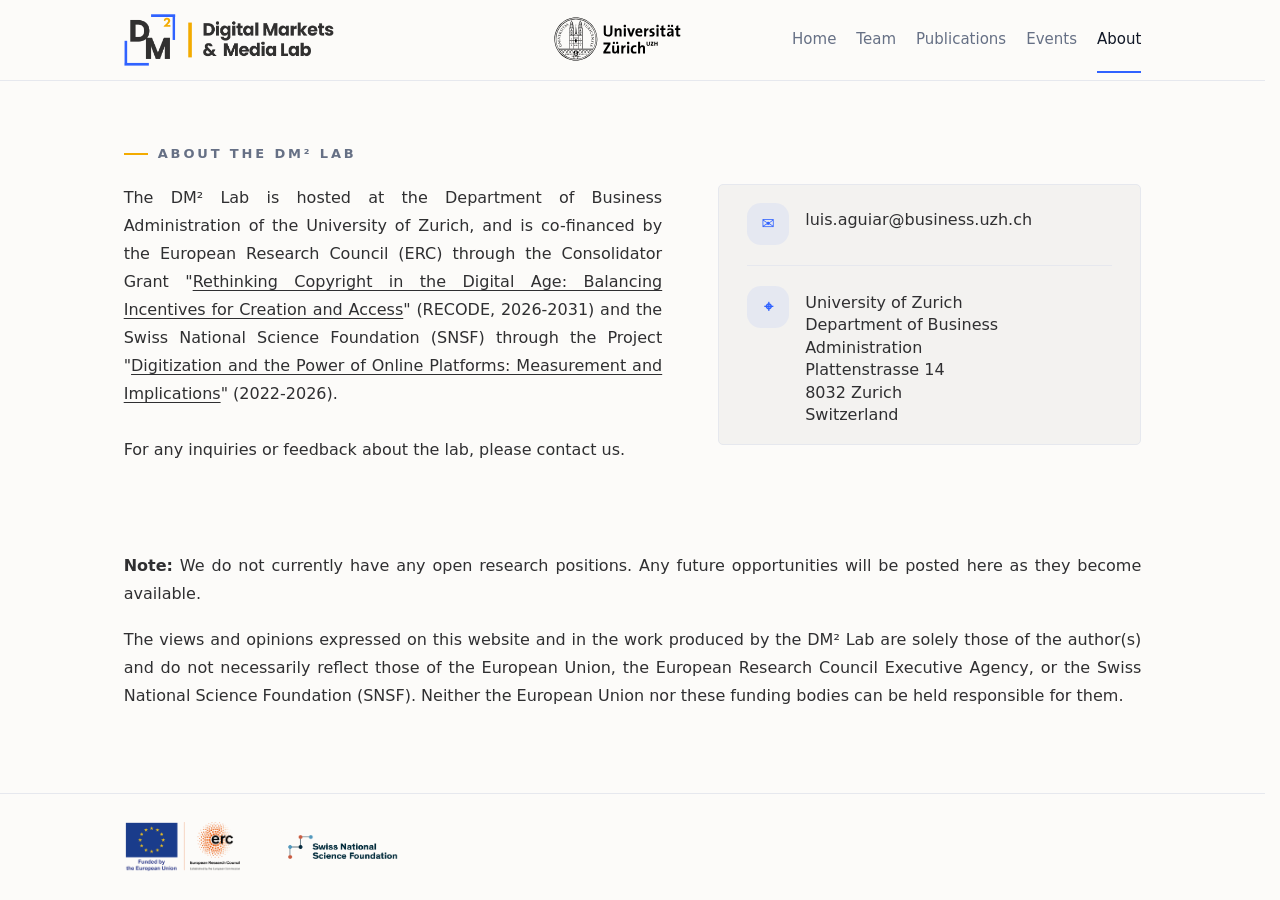
==== about.html @ 7b52e200 "various changes" ====
<!doctype html>
<html lang="en">
<head>
  <meta charset="utf-8">
  <meta name="viewport" content="width=device-width, initial-scale=1">
  <title>About | Digital Markets & Media Lab</title>
  <meta name="description" content="About the Digital Markets & Media Lab at the University of Zurich and its funding institutions.">
  <link rel="icon" type="image/png" href="assets/DM2_logo.png?v=4"> 
  <link rel="stylesheet" href="style.css?v=10">
</head>
<body class="about-page">
  <header class="site-header">
    <div class="nav-wrap">
      <div class="header-logos"><a href="index.html" aria-label="Digital Markets and Media Lab home"><img class="logo-full" src="assets/dm2-logo-full.png" alt="Digital Markets & Media Lab logo"></a><img class="header-uzh-logo" src="assets/uzh-logo.svg" alt="University of Zurich"></div>
      <nav class="nav" aria-label="Main navigation"><a href="index.html">Home</a><a href="team.html">Team</a><a href="publications.html">Publications</a><!-- <a href="news.html">News</a> --><a href="events.html">Events</a><a class="active" href="about.html">About</a></nav>
    </div>
  </header>

  <main>
    <section class="page-title">
      <div class="container">
        <div class="eyebrow">About the DM² Lab</div>
      </div>
    </section>

    <section class="section about-section">
      <div class="container">
        <div class="about-intro-grid">
          <p class="lead">The DM² Lab is hosted at the Department of Business Administration of the University of Zurich, and is co-financed by the European Research Council (ERC) through the Consolidator Grant "<a href="https://cordis.europa.eu/project/id/101232098" target="_blank" rel="noopener noreferrer">Rethinking Copyright in the Digital Age: Balancing Incentives for Creation and Access</a>" (RECODE, 2026-2031) and the Swiss National Science Foundation (SNSF) through the Project "<a href="https://data.snf.ch/grants/grant/207682" target="_blank" rel="noopener noreferrer">Digitization and the Power of Online Platforms: Measurement and Implications</a>" (2022-2026). <br> <br> For any inquiries or feedback about the lab, please contact us.</p>

          <div class="contact-card">
            <div class="contact-row">
              <div class="contact-icon">✉</div>
              <div class="contact-details"><a href="mailto:luis.aguiar@business.uzh.ch">luis.aguiar@business.uzh.ch</a></div>
            </div>
            <div class="contact-row">
              <div class="contact-icon">⌖</div>
              <div class="contact-details">University of Zurich <br> Department of Business Administration <br> Plattenstrasse 14 <br> 8032 Zurich<br> Switzerland</div>
            </div>
          </div>

        </div>

        <div class="about-full-text">
          <p class="lead"> <br>  <br> <strong>Note:</strong> We do not currently have any open research positions. Any future opportunities will be posted here as they become available.</p>
          <p class="lead"> The views and opinions expressed on this website and in the work produced by the DM² Lab are solely those of the author(s) and do not necessarily reflect those of the European Union, the European Research Council Executive Agency, or the Swiss National Science Foundation (SNSF). Neither the European Union nor these funding bodies can be held responsible for them.</p>
        </div>
      </div>
    </section>
  </main>
  <footer class="site-footer">
    <div class="container">
      <div class="funding-logos" aria-label="Host and funding institutions">
        <img class="funding-logo funding-logo--erc" src="assets/LOGO_ERC-FLAG_EU.png" alt="Funded by the European Union through the European Research Council">
        <img class="funding-logo funding-logo--snsf" src="assets/fns.png" alt="Swiss National Science Foundation">
      </div>
    </div>
  </footer>
</body>
</html>
---- style.css ----
/*
 * DIGITAL MARKETS & MEDIA LAB
 * Main stylesheet
 *
 * The easiest place to customize the site is the SETTINGS section below.
 * Most font sizes, colors, spacing, cards, and team portraits can be changed
 * there without editing the component rules farther down the file.
 */

/* ==========================================================================
   1. SITE SETTINGS / QUICK CUSTOMIZATION
   ========================================================================== */

:root {
  /* --- Fonts -------------------------------------------------------------
   * Change --font-body to alter normal paragraphs and interface text.
   * Change --font-headings to give titles a different typeface.
   * The listed fonts are fallbacks, so the site works without font downloads.
   */
  --font-body: Inter, ui-sans-serif, system-ui, -apple-system,
    BlinkMacSystemFont, "Segoe UI", sans-serif;
  --font-headings: var(--font-body);

  /* --- Main font sizes ---------------------------------------------------
   * These variables control each distinct text environment.
   */
  --font-size-body: 16px;                 /* Normal page and card text */
  --font-size-lead: 16px;                 /* Introductory paragraphs */
  --font-size-prose: 17px;                /* Long-form text blocks */
  --font-size-page-title: clamp(22px, 5.2vw, 22px); /* Main H1 titles */
  --font-size-section-title: clamp(26px, 3.2vw, 36px); /* H2 titles */
  --font-size-card-title: 20px;           /* H3 and card titles */
  --font-size-navigation: 15px;           /* Header navigation */
  --font-size-eyebrow: 13px;              /* Small uppercase section labels */
  --font-size-role: 14px;                 /* Team member positions */
  --font-size-person-link: 14px;          /* Personal website links */
  --font-size-tag: 12px;                  /* Project category pills */
  --font-size-status: 11px;               /* Project status labels */
  --font-size-date: 14px;                 /* News dates and event details */

  /* --- Font weights ------------------------------------------------------
   * 400 = regular, 600 = semibold, 700 = bold, 800 = extra bold.
   */
  --weight-body: 400;
  --weight-heading: 700;
  --weight-link: 700;
  --weight-label: 800;

  /* --- Line heights and title spacing ---------------------------------- */
  --line-height-body: 1.65;
  --line-height-lead: 1.75;
  --line-height-prose: 1.85;
  --line-height-heading: 1.12;
  --heading-letter-spacing: -0.035em;

  /* --- Colors ----------------------------------------------------------- */
  --bg: #fcfbf9;             /* Main page and section background */
  --paper: rgba(98, 98, 98, 0.055);          /* Cards and card-like panels */
  --ink: #2f2f31;            /* Main body text */
  
  --ink-strong: #111827;     /* Titles and emphasized text */
  --muted: #667085;          /* Secondary text */
  --line: #e6e8ee;           /* Borders and separators */
  --soft: #f4f6f9;           /* Subtle backgrounds / avatar placeholders */
  --blue: #3062ff;           /* Links and primary accent */
  --orange: #f3ab00;         /* Secondary accent */

  /* --- Page layout ------------------------------------------------------ */
  /*--content-width: 1120px;*/    /* Maximum width of page content */
  --content-width: 1050px;    /* Maximum width of page content */
  --page-gutter: 24px;        /* Left/right space on small screens */
  --section-spacing: 68px;    /* Vertical space inside normal sections */
  --eyebrow-top-spacing: 62px; /* Navigation bar to page eyebrow */
  --grid-gap: 18px;           /* Space between cards */

  /* --- Header logos -----------------------------------------------------
   * Change these three values to resize the UZH logo and adjust the
   * horizontal spacing between the two logos and the navigation menu. */
  --header-uzh-logo-height: 44px; /* UZH logo size */
  --header-uzh-logo-offset-y: -1px; /* + moves down; - moves up */
  --header-logo-gap: 220px;        /* Space between DM² and UZH logos */
  --header-nav-gap: 24px;         /* Minimum space between logos and menu */

  /* --- Cards ------------------------------------------------------------ */
  --card-radius: 5px;         /* Corner roundness of all cards */
  --card-padding: 26px;       /* Inner space of standard cards */
  --person-card-padding: 20px;

  /* --- Team portraits ---------------------------------------------------
   * Use 50% radius for circles, 0 for square images, or e.g. 16px for
   * rounded corners. Adjust object-position on an individual image when
   * a face needs different centering.
   */
  --avatar-size: 120px;
  --avatar-radius: 50%;
  --avatar-position: center;

  /* --- Funding logos on the home page -----------------------------------
   * Each logo has its own height control because their proportions differ.
   * Increase or decrease these values to resize individual logos.
   */
  --uzh-logo-height: 38px;
  --erc-logo-height: 50px;
  --snsf-logo-height: 25px;
}

/* Larger-screen scaling overrides */
:root {
  --font-size-body: clamp(16px, 0.85vw, 18px);
  --font-size-lead: clamp(16px, 1vw, 18px);
  --font-size-prose: clamp(17px, 0.95vw, 20px);
  --font-size-page-title: clamp(28px, 3.2vw, 28px);
  --font-size-section-title: clamp(28px, 2.4vw, 42px);
  --font-size-card-title: clamp(20px, 1.2vw, 24px);
  --font-size-navigation: clamp(15px, 0.8vw, 17px);

  /* Stay at the laptop-sized canvas through typical 14-inch viewports, then
   * expand gradually on larger desktop displays. The upper cap keeps prose
   * and cards from becoming uncomfortably wide on ultrawide screens. */
  --content-width: clamp(1120px, 72vw, 1480px);
  --page-gutter: clamp(24px, 4vw, 64px);
  --section-spacing: clamp(68px, 6vw, 110px);
  --grid-gap: clamp(18px, 2vw, 28px);

  --card-padding: clamp(26px, 2.2vw, 36px);
  --person-card-padding: clamp(20px, 1.8vw, 30px);
  --avatar-size: clamp(120px, 8vw, 150px);
}
/* ==========================================================================
   2. BASE / GLOBAL ELEMENTS
   ========================================================================== */

* {
  box-sizing: border-box;
}

/* Reserve the scrollbar track even on short pages. Without this, centered
 * header and footer logos shift slightly when moving to a longer page. */
html {
  scrollbar-gutter: stable;
}

body {
  display: flex;
  flex-direction: column;
  min-height: 100vh;
  margin: 0;
  font-family: var(--font-body);
  font-size: var(--font-size-body);
  font-weight: var(--weight-body);
  line-height: var(--line-height-body);
  color: var(--ink);
  background: var(--bg);
}

main {
  flex: 1;
}

a {
  color: inherit;
  text-decoration: none;
}

/* All heading levels share the same visual character. */
h1,
h2,
h3 {
  margin-top: 0;
  font-family: var(--font-headings);
  font-weight: var(--weight-heading);
  line-height: var(--line-height-heading);
  letter-spacing: var(--heading-letter-spacing);
  color: var(--ink-strong);
}

/* Main page title, used on Projects, Publications, and Contact. */
h1 {
  margin-bottom: 22px;
  font-size: var(--font-size-page-title);
}

/* Section titles, such as "What we study". */
h2 {
  margin-bottom: 16px;
  font-size: var(--font-size-section-title);
}

/* Card and team-member titles. */
h3 {
  margin-bottom: 0;
  font-size: var(--font-size-card-title);
}

/* ==========================================================================
   3. SHARED PAGE LAYOUT
   ========================================================================== */

/* Centers content and prevents it from becoming too wide on large screens. */
.container {
  width: 100%;
  max-width: var(--content-width);
  margin: 0 auto;
  padding: 0 var(--page-gutter);
}

/* Standard vertical spacing for content sections. */
.section {
  padding: var(--section-spacing) 0;
}

/* Optional white section with horizontal borders. */
.section.border {
  background: var(--bg);
  border-top: 1px solid var(--line);
  border-bottom: 1px solid var(--line);
}

/* Header area used at the top of inner pages. */
.page-title {
  padding: var(--eyebrow-top-spacing) 0 0;
}

/* The Home introduction is a normal section rather than a .page-title, so
 * use the same top-spacing variable to keep its eyebrow aligned site-wide. */
.home-intro {
  padding-top: var(--eyebrow-top-spacing);
}

/* The footer already supplies the page's lower separator. */
.section.border.home-intro {
  border-bottom: 0;
}

.page-title p {
  max-width: 760px;
}

/* Reusable two-column content layouts. */
.two-col {
  display: grid;
  grid-template-columns: 0.9fr 1.1fr;
  gap: 56px;
}

.two-col-intro {
  display: grid;
  align-items: center;
  grid-template-columns: 1.16fr 0.84fr;
  gap: 56px;
}

/* Reusable card grids. */
.grid {
  display: grid;
  gap: var(--grid-gap);
}

.grid.two {
  grid-template-columns: repeat(2, minmax(0, 1fr));
}

.grid.three {
  grid-template-columns: repeat(3, minmax(0, 1fr));
}

/* ==========================================================================
   4. HEADER AND NAVIGATION
   ========================================================================== */

.site-header {
  position: sticky;
  top: 0;
  z-index: 1000;
  background: rgba(252, 251, 249, 0.96);
  border-bottom: 1px solid var(--line);
  backdrop-filter: blur(14px);
}

.nav-wrap {
  display: flex;
  align-items: center;
  justify-content: flex-start;
  gap: var(--header-nav-gap);
  max-width: var(--content-width);
  margin: 0 auto;
  padding: 14px var(--page-gutter);
}

/* Keep both header logos in one row and align their vertical centers. */
.header-logos {
  display: flex;
  flex: 0 0 auto;
  align-items: center;
  gap: var(--header-logo-gap);
}

.header-logos > a {
  display: flex;
  align-items: center;
}

.logo-full {
  display: block;
  width: 210px;
  max-width: 48vw;
  height: auto;
}

.header-uzh-logo {
  display: block;
  width: auto;
  height: var(--header-uzh-logo-height);
  transform: translateY(var(--header-uzh-logo-offset-y));
}

@media (min-width: 1051px) {
  .header-logos {
    width: calc((100% - 56px) * 0.58);
    justify-content: space-between;
  }
}

.nav {
  display: flex;
  align-items: center;
  gap: 20px;
  margin-left: auto;
}

.nav a {
  position: relative;
  padding: 6px 0;
  font-size: var(--font-size-navigation);
  color: var(--muted);
}

.nav a:hover,
.nav a.active {
  color: var(--ink-strong);
}

/* Blue line below the currently active page. */
.nav a.active::after {
  content: "";
  position: absolute;
  right: 0;
  bottom: -15px;
  left: 0;
  height: 2px;
  background: var(--blue);
}

/* ==========================================================================
   5. HERO AND INTRODUCTORY TEXT
   ========================================================================== */

/* Kept for pages that use the original hero layout. */
.hero {
  background:
    linear-gradient(90deg, rgba(48, 98, 255, 0.035), transparent 34%),
    linear-gradient(180deg, var(--bg), var(--bg));
  border-bottom: 1px solid var(--line);
}

.hero-inner {
  max-width: var(--content-width);
  margin: 0 auto;
  padding: 78px var(--page-gutter) 82px;
}

/* Larger paragraph used below page titles and on the home introduction. */
.lead {
  max-width: 70ch;
  margin: 0;
  font-size: var(--font-size-lead);
  line-height: var(--line-height-lead);
  color: var(--ink);
}

/* Optional long-form text style. */
.prose {
  font-size: var(--font-size-prose);
  line-height: var(--line-height-prose);
  color: var(--muted);
}

.prose p {
  margin: 0 0 18px;
}

.intro-image {
  display: flex;
  align-items: center;
  justify-content: center;
  align-self: stretch;
}

.intro-image img {
  display: block;
  width: min(100%, 680px);
  max-width: 100%;
  height: auto;
  margin: 0 auto;
}

.two-col-intro .lead {
  text-align: justify;
}

/* Small uppercase label above a page or section title. */
.eyebrow {
  margin-bottom: 20px;
  font-size: var(--font-size-eyebrow);
  font-weight: var(--weight-label);
  letter-spacing: 0.22em;
  text-transform: uppercase;
  color: var(--muted);
}

.listing-page .eyebrow {
  margin-bottom: 0;
}

/* LISTING PAGE TITLE SPACING
 * Change 24px below to adjust the gap between the eyebrow and page content.
 * Smaller value = less space; larger value = more space. */
.listing-page .page-title + .section {
  padding-top: 28px;
}

/* Orange dash displayed before each eyebrow label. */
.eyebrow::before {
  content: "";
  display: inline-block;
  width: 24px;
  height: 2px;
  margin-right: 10px;
  vertical-align: middle;
  background: var(--orange);
}

.hero-actions {
  display: flex;
  flex-wrap: wrap;
  gap: 24px;
  margin-top: 28px;
}

.text-link {
  display: inline-flex;
  align-items: center;
  gap: 8px;
  padding-bottom: 3px;
  font-weight: var(--weight-link);
  color: var(--ink-strong);
  border-bottom: 2px solid transparent;
}

.text-link:hover {
  border-color: var(--orange);
}

/* ==========================================================================
   6. GENERAL CARDS
   ========================================================================== */

.card {
  padding: var(--card-padding);
  background: var(--paper);
  border: 1px solid var(--line);
  border-radius: var(--card-radius);
}

.card:hover {
  border-color: rgba(48, 98, 255, 0.32);
}

/* Normal descriptive text inside cards. */
.card p,
.project p,
.person p {
  margin: 12px 0 0;
  font-size: var(--font-size-body);
  color: var(--muted);
}

/* Colored top border used by research-area cards on the home page. */
.research-card {
  border-top: 3px solid rgba(48, 98, 255, 0.22);
}

.research-card:nth-child(even) {
  border-top-color: rgba(243, 171, 0, 0.32);
}

/* ==========================================================================
   7. SITE FOOTER / FUNDING LOGOS
   ========================================================================== */

.site-footer {
  padding: 28px 0;
  background: var(--bg);
  border-top: 1px solid var(--line);
}

.funding-logos {
  display: flex;
  flex-wrap: wrap;
  align-items: center;
  gap: 28px 48px;
}

.funding-logo {
  display: block;
  width: auto;
  max-width: 100%;
  object-fit: contain;
}

.funding-logo--erc {
  height: var(--erc-logo-height);
}

.funding-logo--uzh {
  height: var(--uzh-logo-height);
}

.funding-logo--snsf {
  height: var(--snsf-logo-height);
}

.about-section {
  /* The eyebrow already provides the same 20px gap used on the Home page. */
  padding-top: 0;
}

/* The opening paragraph occupies the wider left column and the contact card
 * occupies the narrower right column. align-items:start prevents the
 * card from stretching to match the paragraph's height. */
.about-intro-grid {
  display: grid;
  align-items: start;
  grid-template-columns: 1.12fr 0.88fr;
  gap: 56px;
}


.about-section .lead {
  max-width: none;
  text-align: justify;
}


.about-intro-grid .contact-card {
  width: 100%;
  padding:
    clamp(18px, 1vw, 24px)
    clamp(28px, 1.5vw, 36px);
}

.about-intro-grid .contact-row {
  gap: clamp(16px, 0.9vw, 20px);
  padding: clamp(20px, 1.15vw, 24px) 0;
}

.about-intro-grid .contact-details {
  padding-top: 6px;
  font-size: clamp(16px, calc(11px + 0.31vw), 17px);
  line-height: 1.4;
}

.about-intro-grid .contact-icon {
  width: clamp(42px, 2.3vw, 48px);
  height: clamp(42px, 2.3vw, 48px);
  border-radius: 14px;
}

/* These paragraphs sit below the two-column row and span the full container.
 * Change 32px to adjust their distance from the opening row. */
.about-full-text {
  margin-top: 32px;
}

.about-full-text .lead + .lead {
  margin-top: 18px;
}

.about-section .lead a {
  color: var(--ink);
  text-decoration: underline;
  text-decoration-thickness: 1px;
  text-underline-offset: 3px;
}

.about-section .lead a:hover,
.about-section .lead a:focus {
  color: var(--blue);
  text-decoration-color: var(--blue);
}

/* ==========================================================================
   8. TEAM CARDS
   ========================================================================== */

.person {
  display: flex;
  align-items: center;
  gap: 18px;
  padding: var(--person-card-padding);
}

/* Team portrait or initials placeholder.
 * To reposition every photo, change --avatar-position above.
 * For one photo only, add a custom class and use:
 * .avatar-luis { object-position: center 25%; }
 */
.avatar {
  display: grid;
  flex: 0 0 auto;
  place-items: center;
  width: var(--avatar-size);
  height: var(--avatar-size);
  font-weight: var(--weight-label);
  color: var(--ink-strong);
  background: var(--soft);
  border-radius: var(--avatar-radius);
  object-fit: cover;
  object-position: var(--avatar-position);
}

.role {
  margin-top: 3px;
  font-size: var(--font-size-role);
  font-weight: var(--weight-link);
  color: var(--muted);
}

.person-link {
  display: inline-block;
  margin-top: 8px;
  font-size: var(--font-size-person-link);
  font-weight: var(--weight-link);
  color: var(--blue);
}

.person-link:hover {
  text-decoration: underline;
}

/* ==========================================================================
   9. PROJECT CARDS
   ========================================================================== */

.project {
  display: flex;
  flex-direction: column;
  justify-content: space-between;
  min-height: 250px;
}

.project-meta {
  display: flex;
  align-items: center;
  justify-content: space-between;
  gap: 12px;
  margin-bottom: 20px;
}

/* Rounded project-category label. */
.tag {
  padding: 5px 10px;
  font-size: var(--font-size-tag);
  font-weight: var(--weight-link);
  color: #2448b8;
  background: rgba(48, 98, 255, 0.07);
  border-radius: 999px;
}

.status {
  font-size: var(--font-size-status);
  font-weight: var(--weight-label);
  letter-spacing: 0.15em;
  text-transform: uppercase;
  color: #8a94a6;
}

/* ==========================================================================
   10. PUBLICATION LIST
   ========================================================================== */

.publication-group + .publication-group {
  margin-top: 56px;
}

.publication-section-title {
  margin-bottom: 20px;
  font-size: 22px; /* Change this value to resize publication section titles. */
}

.publication-list {
  display: grid;
  gap: var(--grid-gap);
}

.publication-card {
  display: grid;
  grid-template-columns: minmax(0, 1fr) 86px;
  gap: 22px;
  align-items: start;
  /* Change 20px to adjust the inner margin on all sides of paper cards. */
  padding: 20px;
}

.publication-card--no-cover {
  grid-template-columns: minmax(0, 1fr);
}

/* No-cover cards keep their title and metadata on the left and place the
 * paper-link buttons in a compact right-hand column. This automatically
 * applies to newly added Working Papers that use --no-cover. */
.publication-card--no-cover > div:first-child {
  display: grid;
  grid-template-columns: minmax(0, 1fr) auto;
  column-gap: 22px;
  align-items: center;
}

.publication-card--no-cover > div:first-child > .publication-title,
.publication-card--no-cover > div:first-child > .publication-meta,
.publication-card--no-cover > div:first-child > .publication-note {
  grid-column: 1;
}

.publication-card--no-cover > div:first-child > .publication-actions {
  grid-column: 2;
  grid-row: 1 / span 3;
  align-self: center;
  justify-content: flex-end;
  margin-top: 0;
}

.publication-title {
  margin-bottom: 0;
  font-size: 16px; /* Change this value to resize individual paper titles. */
  font-weight: 550;
  line-height: 1.35;
  color: var(--blue);
}

.publication-card .publication-meta,
.publication-card .publication-note {
  margin: 6px 0 0;
  font-size: 15px; /* Change this value to resize citation and author text. */
  line-height: 1.55;
  color: var(--muted);
}

.publication-journal {
  font-style: italic;
  color: var(--ink);
  text-decoration: underline;
  text-decoration-thickness: 1px;
  text-underline-offset: 3px;
}

.publication-cover-cell {
  display: flex;
  justify-content: flex-end;
}

.publication-cover {
  display: block;
  width: auto;
  max-width: 72px;
  height: auto;
  max-height: 96px;
  object-fit: contain;
}

.publication-actions {
  display: flex;
  flex-wrap: wrap;
  gap: 8px;
  margin-top: 16px;
}

.publication-link {
  display: inline-flex;
  align-items: center;
  padding: 5px 10px;
  font-size: 13px;
  font-weight: var(--weight-link);
  color: #5a557f;
  border: 1px solid rgba(48, 98, 255, 0.28);
  border-radius: var(--card-radius);
}

.publication-link:hover,
.publication-link:focus {
  color: var(--ink-strong);
  border-color: var(--blue);
}

.publication-coverage {
  grid-column: 1 / -1;
  padding-top: 14px;
  border-top: 1px solid var(--line);
}

.publication-coverage summary {
  cursor: pointer;
  font-size: 14px;
  font-weight: var(--weight-link);
  color: var(--muted);
}

.publication-coverage .publication-actions {
  margin-top: 10px;
}

.list {
  display: grid;
  gap: 14px;
  margin-top: 0;
}

.list-item {
  display: flex;
  justify-content: space-between;
  gap: 20px;
  padding: 18px 20px;
  background: var(--paper);
  border: 1px solid var(--line);
  border-radius: var(--card-radius);
}

/* ==========================================================================
   11. NEWS PAGE
   ========================================================================== */

.news-list {
  display: grid;
  gap: var(--grid-gap);
}

.news-item {
  display: grid;
  grid-template-columns: 150px minmax(0, 1fr);
  gap: 28px;
}

.news-date {
  padding-top: 3px;
  font-size: var(--font-size-date);
  font-weight: var(--weight-link);
  color: var(--muted);
}

/* News titles are smaller than main section headings. */
.news-title {
  margin-bottom: 0;
  font-size: var(--font-size-card-title);
}

/* ==========================================================================
   12. EVENTS PAGE
   ========================================================================== */

.event-section-heading {
  margin-bottom: 20px;
}

.event-section-heading--past {
  margin-top: 52px;
}

/* Event cards use wider columns than the general two-column card grid. */
.event-grid {
  grid-template-columns: minmax(0, 820px);
}

.event-card {
  display: flex;
  flex-direction: column;
  overflow: hidden;
}

/* Event photo gallery.
 * Each image can be centered independently with an inline CSS variable:
 * style="--event-image-position: center 30%;"
 * The first value is horizontal; the second is vertical.
 */
.event-gallery {
  position: relative;
  width: calc(100% + (2 * var(--card-padding)));
  height: 220px;
  margin: calc(-1 * var(--card-padding));
  margin-bottom: var(--card-padding);
  overflow: hidden;
  background: var(--soft);
}

.event-image {
  position: absolute;
  inset: 0;
  display: block;
  width: 100%;
  height: 100%;
  opacity: 0;
  object-fit: cover;
  object-position: var(--event-image-position, center);
  transition: opacity 0.25s ease;
}

.event-image.is-active {
  opacity: 1;
}

.gallery-arrow {
  position: absolute;
  top: 50%;
  z-index: 2;
  display: grid;
  place-items: center;
  width: 38px;
  height: 38px;
  padding: 0;
  font-size: 24px;
  line-height: 1;
  color: #ffffff;
  cursor: pointer;
  background: rgba(17, 24, 39, 0.65);
  border: 0;
  border-radius: 50%;
  transform: translateY(-50%);
}

.gallery-arrow:hover,
.gallery-arrow:focus {
  background: var(--blue);
}

.gallery-arrow--previous {
  left: 12px;
}

.gallery-arrow--next {
  right: 12px;
}

.gallery-count {
  position: absolute;
  right: 12px;
  bottom: 10px;
  z-index: 2;
  padding: 3px 8px;
  font-size: 12px;
  font-weight: var(--weight-link);
  color: #ffffff;
  background: rgba(17, 24, 39, 0.65);
  border-radius: 999px;
}

.event-meta {
  display: flex;
  align-items: center;
  justify-content: space-between;
  gap: 12px;
  margin-bottom: 20px;
}

.event-details {
  display: grid;
  gap: 8px;
  margin: 20px 0 0;
  font-size: var(--font-size-date);
}

.event-details div {
  display: grid;
  grid-template-columns: 90px minmax(0, 1fr);
  gap: 12px;
}

.event-details dt {
  font-weight: var(--weight-link);
  color: var(--ink-strong);
}

.event-details dd {
  margin: 0;
  color: var(--muted);
}

.event-link {
  color: var(--blue);
  font-weight: var(--weight-link);
  text-decoration: underline;
  text-underline-offset: 3px;
}

.event-link:hover,
.event-link:focus {
  color: var(--ink-strong);
}

.empty-state {
  margin: 0;
  padding: 24px;
  color: var(--muted);
  background: var(--soft);
  border-radius: var(--card-radius);
}

/* ==========================================================================
   13. CONTACT PAGE
   ========================================================================== */

.contact-layout {
  grid-template-columns: 1.16fr 0.84fr; /* Same ratio as Home */
}

.contact-card {
  width: fit-content;
  max-width: 100%;
  justify-self: end; /* Align card to the right of its column */
  padding: 28px;
  background: var(--paper);
  border: 1px solid var(--line);
  border-radius: var(--card-radius);
}

.contact-row {
  display: flex;
  align-items: flex-start;
  gap: 16px;
  padding: 18px 0;
  border-bottom: 1px solid var(--line);
}

.contact-details {
  padding-top: 5px;
  font-size: 14px;
}


.contact-row:first-child {
  padding-top: 0;
}

.contact-row:last-child {
  padding-bottom: 0;
  border-bottom: 0;
}

.contact-icon {
  display: grid;
  flex: 0 0 auto;
  place-items: center;
  width: 38px;
  height: 38px;
  font-weight: var(--weight-label);
  color: var(--blue);
  background: rgba(48, 98, 255, 0.07);
  border-radius: 12px;
}

/* ==========================================================================
   14. DESKTOP SCALING
   Both common desktop monitors use the same composition. Values interpolate
   gradually with viewport width, avoiding an abrupt layout change when a
   browser window moves between a 1920px and 2560px display.
   ========================================================================== */

@media (min-width: 1600px) {
  :root {
    --header-uzh-logo-height:
      clamp(44px, calc(20px + 1.25vw), 52px);
    --font-size-eyebrow:
      clamp(13px, calc(10px + 0.16vw), 14px);
  }

  .nav-wrap {
    padding-top: clamp(14px, calc(6px + 0.47vw), 18px);
    padding-bottom: clamp(14px, calc(6px + 0.47vw), 18px);
  }

  .logo-full {
    width: clamp(210px, calc(140px + 4.69vw), 260px);
  }

  /* Team cards keep a stable, compact size on both desktop monitors instead
   * of expanding with the full page canvas. */
  .team-grid {
    max-width: 1260px;
  }

  .person {
    gap: 20px;
    padding: 20px 22px;
  }

  .avatar {
    width: 118px;
    height: 118px;
  }

  /* Publication typography scales continuously across desktop widths. */
  .publication-section-title {
    font-size: clamp(22px, calc(17px + 0.35vw), 26px);
  }

  .publication-card {
    grid-template-columns:
      minmax(0, 1fr)
      clamp(86px, calc(44px + 2.2vw), 100px);
    gap: clamp(22px, calc(10px + 0.63vw), 26px);
    padding: clamp(20px, calc(8px + 0.63vw), 24px);
  }

  .publication-card--no-cover {
    grid-template-columns: minmax(0, 1fr);
  }

  .publication-title {
    font-size: clamp(16px, calc(11px + 0.35vw), 20px);
    line-height: 1.4;
  }

  .publication-card .publication-meta,
  .publication-card .publication-note {
    margin-top: clamp(6px, calc(2px + 0.31vw), 8px);
    font-size: clamp(15px, calc(10.5px + 0.29vw), 18px);
    line-height: 1.6;
  }

  .publication-cover {
    max-width: clamp(72px, calc(36px + 1.88vw), 84px);
    max-height: clamp(96px, calc(48px + 2.5vw), 112px);
  }

  .publication-link {
    padding:
      clamp(5px, calc(2px + 0.16vw), 6px)
      clamp(10px, calc(4px + 0.31vw), 12px);
    font-size: clamp(13px, calc(9px + 0.23vw), 15px);
  }

  .publication-coverage summary {
    font-size: clamp(14px, calc(10px + 0.23vw), 16px);
  }

  .home-page .home-intro > .container {
    max-width: clamp(1380px, 72vw, 1600px);
  }

  .home-page .two-col-intro {
    gap: clamp(56px, 3.13vw, 80px);
  }

  .home-page .lead,
  .about-page .lead {
    font-size: clamp(18px, calc(12px + 0.31vw), 20px);
  }

  .home-page .intro-image img {
    width: min(100%, clamp(540px, calc(360px + 10.16vw), 620px));
  }

  .about-page .about-intro-grid {
    grid-template-columns: 1.12fr 0.88fr;
    gap: clamp(56px, 2.81vw, 72px);
  }

}

/* On tall desktop windows the two short informational pages use the same
 * vertically balanced composition on both monitors. */
@media (min-width: 1600px) and (min-height: 800px) {
  .home-page main,
  .about-page main {
    display: flex;
    flex-direction: column;
  }

  .home-page .home-intro {
    display: flex;
    flex: 1;
    align-items: center;
    width: 100%;
    padding-top: clamp(64px, 5vh, 80px);
    padding-bottom: clamp(88px, 8vh, 120px);
  }

  .about-page main {
    justify-content: center;
    padding-top: clamp(64px, 5vh, 80px);
    padding-bottom: clamp(88px, 8vh, 120px);
  }

  .about-page .page-title,
  .about-page .about-section {
    padding-top: 0;
    padding-bottom: 0;
  }
}

/* ==========================================================================
   15. RESPONSIVE / MOBILE LAYOUT
   Everything below applies only to screens 860px wide or narrower.
   ========================================================================== */

/* Move the menu to a second row before the combined logos and links become
 * crowded. Change 1050px if you want this transition earlier or later. */
@media (max-width: 1050px) {
  .nav-wrap {
    flex-wrap: wrap;
    row-gap: 10px;
  }

  .nav {
    width: 100%;
    margin-left: 0;
    padding-bottom: 2px;
    overflow-x: auto;
  }

  .nav a.active::after {
    bottom: -7px;
  }
}

@media (max-width: 860px) {
  /* At this breakpoint the Team grid becomes one column. Change 620px to
   * adjust its maximum tablet width; phones still use their available width. */
  .team-grid {
    max-width: 620px;
  }

  /* Stack multi-column layouts into a single readable column. */
  .two-col,
  .two-col-intro,
  .about-intro-grid,
  .grid.two,
  .grid.three,
  .event-grid {
    grid-template-columns: 1fr;
  }

  .intro-image img {
    max-width: 320px;
    border-radius: 18px;
  }

  .intro-image {
    align-self: auto;
  }

  .news-item {
    grid-template-columns: 1fr;
    gap: 8px;
  }

  .funding-logos {
    justify-content: center;
  }
}

/* Extra-small screens: place the logo above the navigation. */
@media (max-width: 620px) {
  .nav-wrap {
    flex-wrap: wrap;
    gap: 10px;
  }

  .logo-full {
    width: min(210px, 54vw);
    max-width: none;
  }

  /* Scale the UZH logo and inter-logo gap down only when needed so the two
   * aligned logos continue to fit together on narrow phone screens. */
  .header-logos {
    gap: min(var(--header-logo-gap), 4vw);
  }

  .header-uzh-logo {
    height: min(var(--header-uzh-logo-height), 9vw);
  }

  .publication-card {
    grid-template-columns: 1fr;
  }

  .publication-card--no-cover > div:first-child {
    grid-template-columns: 1fr;
  }

  .publication-card--no-cover > div:first-child > .publication-actions {
    grid-column: 1;
    grid-row: auto;
    justify-content: flex-start;
    margin-top: 12px;
  }

  .publication-cover-cell {
    justify-content: flex-start;
  }

  .funding-logo--erc {
    height: min(var(--erc-logo-height), 125px);
  }

  .funding-logo--uzh {
    height: min(var(--uzh-logo-height), 70px);
  }

  .funding-logo--snsf {
    height: min(var(--snsf-logo-height), 60px);
  }
}
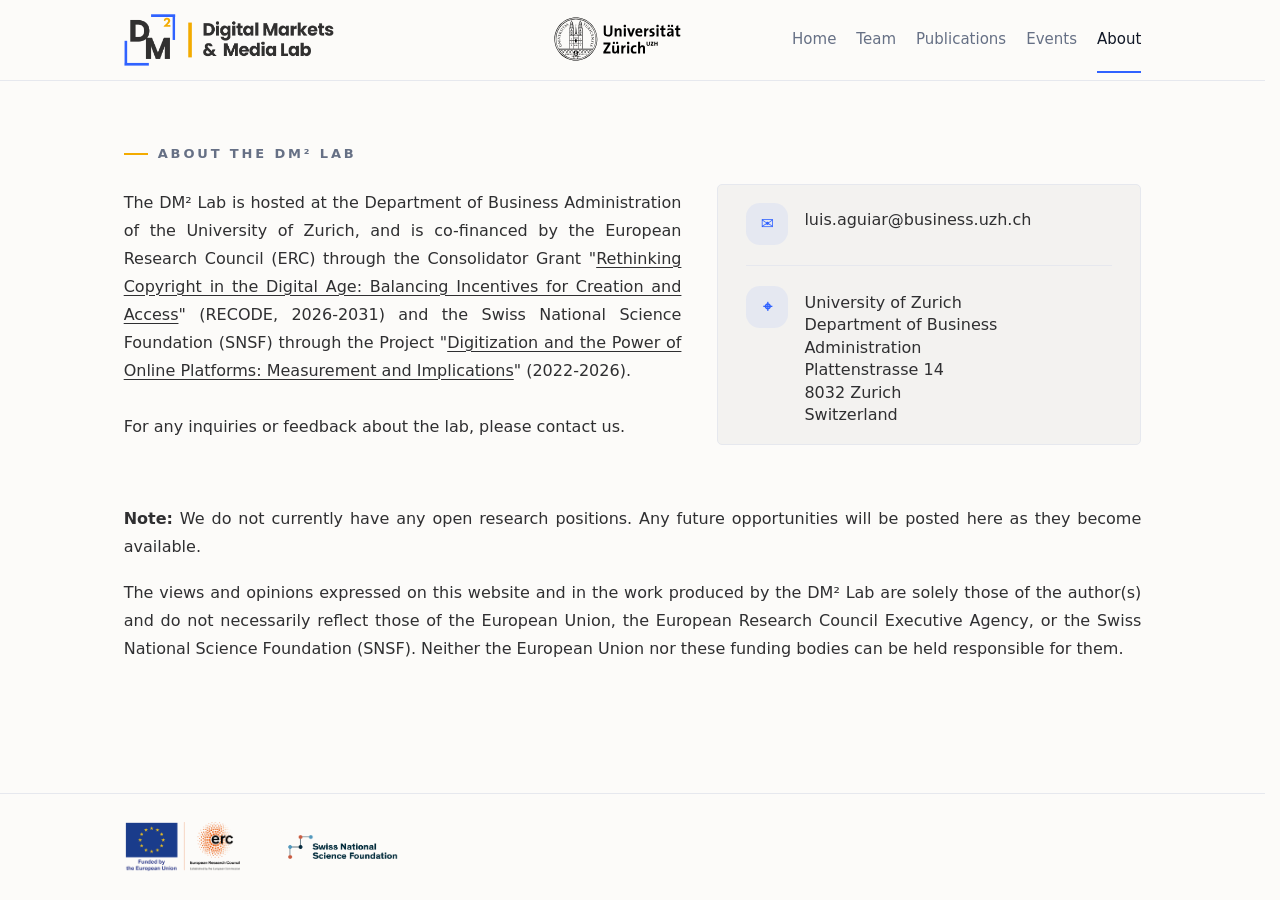
==== commit 6df240a1: "small updates" ====
--- a/about.html
+++ b/about.html
@@ -42,7 +42,7 @@
         </div>
 
         <div class="about-full-text">
-          <p class="lead"> <br>  <br> <strong>Note:</strong> We do not currently have any open research positions. Any future opportunities will be posted here as they become available.</p>
+          <p class="lead">   <br> <strong>Note:</strong> We do not currently have any open research positions. Any future opportunities will be posted here as they become available.</p>
           <p class="lead"> The views and opinions expressed on this website and in the work produced by the DM² Lab are solely those of the author(s) and do not necessarily reflect those of the European Union, the European Research Council Executive Agency, or the Swiss National Science Foundation (SNSF). Neither the European Union nor these funding bodies can be held responsible for them.</p>
         </div>
       </div>
--- a/style.css
+++ b/style.css
@@ -536,12 +536,12 @@
 }
 
 /* The opening paragraph occupies the wider left column and the contact card
- * occupies the narrower right column. align-items:start prevents the
- * card from stretching to match the paragraph's height. */
+ * occupies the narrower right column. Center their vertical midpoints without
+ * stretching either item to match the other's height. */
 .about-intro-grid {
   display: grid;
-  align-items: start;
-  grid-template-columns: 1.12fr 0.88fr;
+  align-items: center;
+  grid-template-columns: 1.16fr 0.84fr;
   gap: 56px;
 }
 
@@ -574,6 +574,15 @@
   width: clamp(42px, 2.3vw, 48px);
   height: clamp(42px, 2.3vw, 48px);
   border-radius: 14px;
+}
+
+/* Preserve the 58% paragraph edge used to align with the UZH header logo,
+ * while giving the card extra room by letting it extend into the grid gap. */
+@media (min-width: 861px) {
+  .about-intro-grid .contact-card {
+    width: calc(100% + 20px);
+    max-width: none;
+  }
 }
 
 /* These paragraphs sit below the two-column row and span the full container.
@@ -1168,11 +1177,6 @@
     width: min(100%, clamp(540px, calc(360px + 10.16vw), 620px));
   }
 
-  .about-page .about-intro-grid {
-    grid-template-columns: 1.12fr 0.88fr;
-    gap: clamp(56px, 2.81vw, 72px);
-  }
-
 }
 
 /* On tall desktop windows the two short informational pages use the same
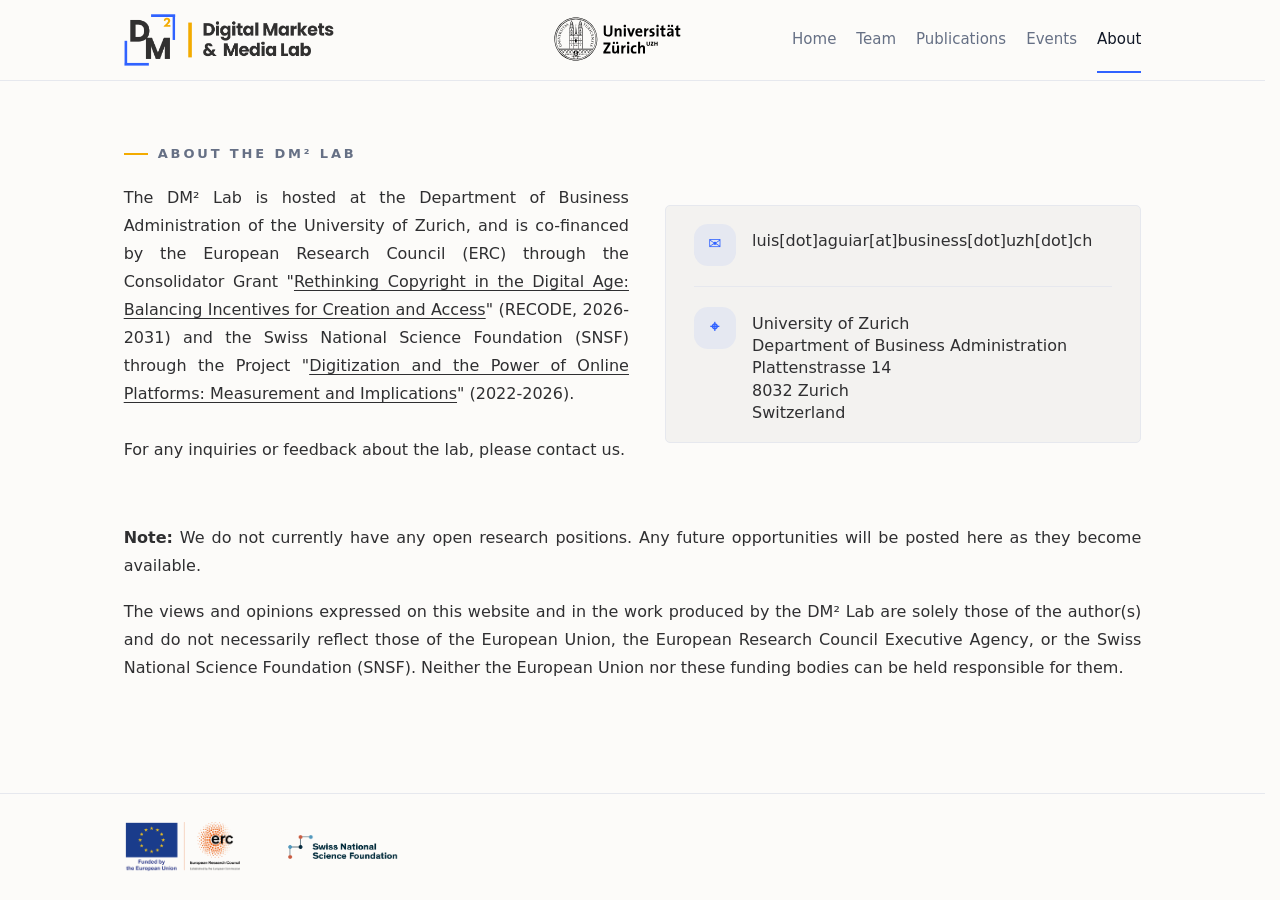
==== commit 803f4473: "Update about.html" ====
--- a/about.html
+++ b/about.html
@@ -11,8 +11,8 @@
 <body class="about-page">
   <header class="site-header">
     <div class="nav-wrap">
-      <div class="header-logos"><a href="index.html" aria-label="Digital Markets and Media Lab home"><img class="logo-full" src="assets/dm2-logo-full.png" alt="Digital Markets & Media Lab logo"></a><img class="header-uzh-logo" src="assets/uzh-logo.svg" alt="University of Zurich"></div>
-      <nav class="nav" aria-label="Main navigation"><a href="index.html">Home</a><a href="team.html">Team</a><a href="publications.html">Publications</a><!-- <a href="news.html">News</a> --><a href="events.html">Events</a><a class="active" href="about.html">About</a></nav>
+      <div class="header-logos"><a href="home.html" aria-label="Digital Markets and Media Lab home"><img class="logo-full" src="assets/dm2-logo-full.png" alt="Digital Markets & Media Lab logo"></a><img class="header-uzh-logo" src="assets/uzh-logo.svg" alt="University of Zurich"></div>
+      <nav class="nav" aria-label="Main navigation"><a href="home.html">Home</a><a href="team.html">Team</a><a href="publications.html">Publications</a><!-- <a href="news.html">News</a> --><a href="events.html">Events</a><a class="active" href="about.html">About</a></nav>
     </div>
   </header>
 
@@ -31,7 +31,7 @@
           <div class="contact-card">
             <div class="contact-row">
               <div class="contact-icon">✉</div>
-              <div class="contact-details"><a href="mailto:luis.aguiar@business.uzh.ch">luis.aguiar@business.uzh.ch</a></div>
+              <div class="contact-details"><a href="mailto:luis.aguiar@business.uzh.ch">luis[dot]aguiar[at]business[dot]uzh[dot]ch</a></div>
             </div>
             <div class="contact-row">
               <div class="contact-icon">⌖</div>
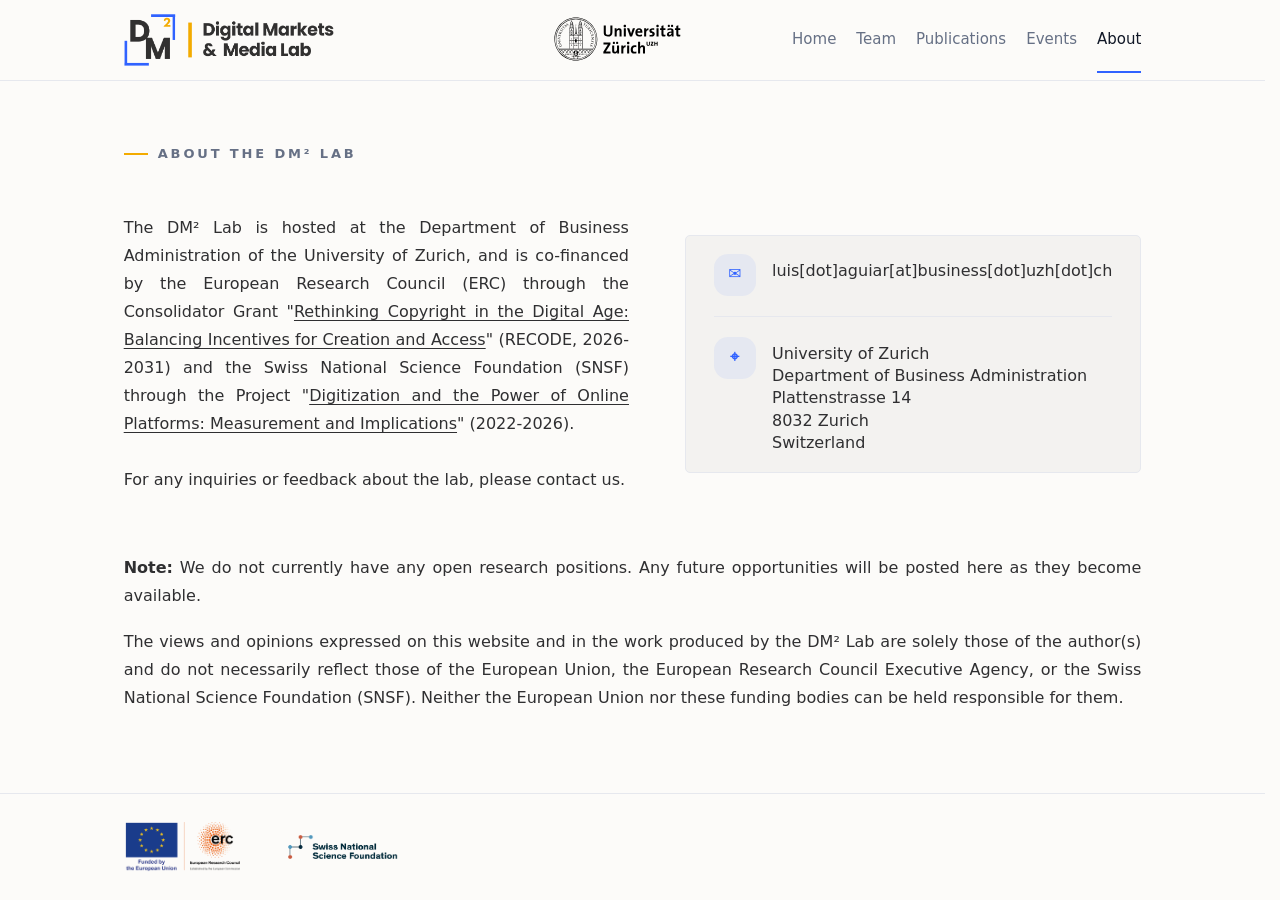
==== commit 36bbad96: "design changes" ====
--- a/about.html
+++ b/about.html
@@ -6,7 +6,7 @@
   <title>About | Digital Markets & Media Lab</title>
   <meta name="description" content="About the Digital Markets & Media Lab at the University of Zurich and its funding institutions.">
   <link rel="icon" type="image/png" href="assets/DM2_logo.png?v=4"> 
-  <link rel="stylesheet" href="style.css?v=10">
+  <link rel="stylesheet" href="style.css?v=14">
 </head>
 <body class="about-page">
   <header class="site-header">
@@ -31,7 +31,7 @@
           <div class="contact-card">
             <div class="contact-row">
               <div class="contact-icon">✉</div>
-              <div class="contact-details"><a href="mailto:luis.aguiar@business.uzh.ch">luis[dot]aguiar[at]business[dot]uzh[dot]ch</a></div>
+              <div class="contact-details">luis[dot]aguiar[at]business[dot]uzh[dot]ch</div>
             </div>
             <div class="contact-row">
               <div class="contact-icon">⌖</div>
--- a/style.css
+++ b/style.css
@@ -71,6 +71,7 @@
   --page-gutter: 24px;        /* Left/right space on small screens */
   --section-spacing: 68px;    /* Vertical space inside normal sections */
   --eyebrow-top-spacing: 62px; /* Navigation bar to page eyebrow */
+  --about-eyebrow-gap-adjustment: 30px; /* Extra About eyebrow-to-text gap */
   --grid-gap: 18px;           /* Space between cards */
 
   /* --- Header logos -----------------------------------------------------
@@ -531,8 +532,9 @@
 }
 
 .about-section {
-  /* The eyebrow already provides the same 20px gap used on the Home page. */
-  padding-top: 0;
+  /* Adds to the eyebrow's shared 20px bottom margin. Together these values
+   * match the larger visible gap created by the Home illustration row. */
+  padding-top: var(--about-eyebrow-gap-adjustment);
 }
 
 /* The opening paragraph occupies the wider left column and the contact card
@@ -574,15 +576,6 @@
   width: clamp(42px, 2.3vw, 48px);
   height: clamp(42px, 2.3vw, 48px);
   border-radius: 14px;
-}
-
-/* Preserve the 58% paragraph edge used to align with the UZH header logo,
- * while giving the card extra room by letting it extend into the grid gap. */
-@media (min-width: 861px) {
-  .about-intro-grid .contact-card {
-    width: calc(100% + 20px);
-    max-width: none;
-  }
 }
 
 /* These paragraphs sit below the two-column row and span the full container.
@@ -1088,6 +1081,8 @@
       clamp(44px, calc(20px + 1.25vw), 52px);
     --font-size-eyebrow:
       clamp(13px, calc(10px + 0.16vw), 14px);
+    --erc-logo-height: 65px;
+    --snsf-logo-height: 35px;
   }
 
   .nav-wrap {
@@ -1161,7 +1156,7 @@
   }
 
   .home-page .home-intro > .container {
-    max-width: clamp(1380px, 72vw, 1600px);
+    max-width: var(--content-width);
   }
 
   .home-page .two-col-intro {
@@ -1203,9 +1198,13 @@
     padding-bottom: clamp(88px, 8vh, 120px);
   }
 
-  .about-page .page-title,
+  .about-page .page-title {
+    padding-top: 0;
+    padding-bottom: 0;
+  }
+
   .about-page .about-section {
-    padding-top: 0;
+    padding-top: var(--about-eyebrow-gap-adjustment);
     padding-bottom: 0;
   }
 }
@@ -1236,6 +1235,12 @@
 }
 
 @media (max-width: 860px) {
+  /* Home stacks at this width and no longer gains extra spacing from vertical
+   * centering beside the illustration, so About returns to the shared 20px. */
+  .about-section {
+    padding-top: 0;
+  }
+
   /* At this breakpoint the Team grid becomes one column. Change 620px to
    * adjust its maximum tablet width; phones still use their available width. */
   .team-grid {
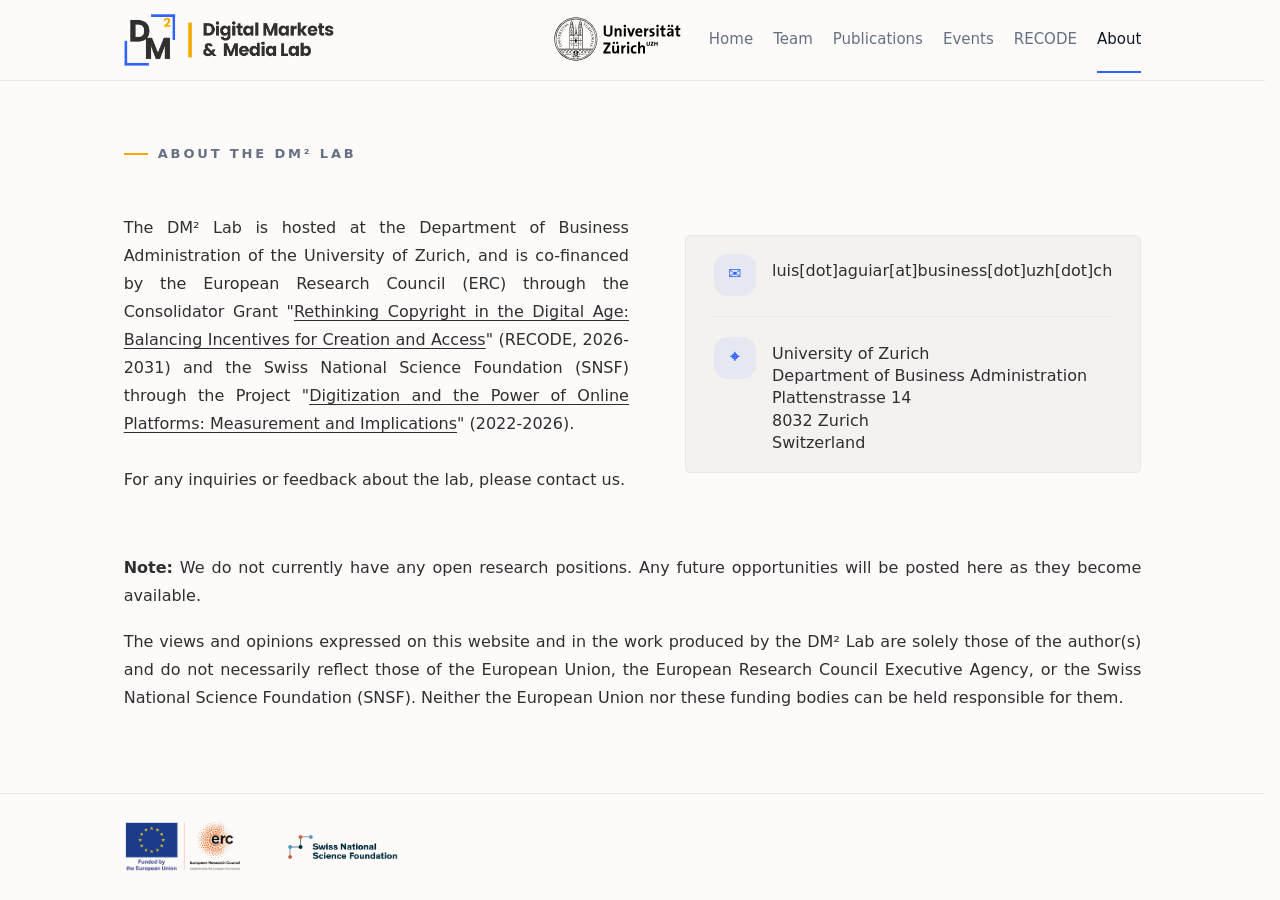
==== commit 3f58bd53: "recode page" ====
--- a/about.html
+++ b/about.html
@@ -6,13 +6,13 @@
   <title>About | Digital Markets & Media Lab</title>
   <meta name="description" content="About the Digital Markets & Media Lab at the University of Zurich and its funding institutions.">
   <link rel="icon" type="image/png" href="assets/DM2_logo.png?v=4"> 
-  <link rel="stylesheet" href="style.css?v=14">
+  <link rel="stylesheet" href="style.css?v=16">
 </head>
 <body class="about-page">
   <header class="site-header">
     <div class="nav-wrap">
-      <div class="header-logos"><a href="home.html" aria-label="Digital Markets and Media Lab home"><img class="logo-full" src="assets/dm2-logo-full.png" alt="Digital Markets & Media Lab logo"></a><img class="header-uzh-logo" src="assets/uzh-logo.svg" alt="University of Zurich"></div>
-      <nav class="nav" aria-label="Main navigation"><a href="home.html">Home</a><a href="team.html">Team</a><a href="publications.html">Publications</a><!-- <a href="news.html">News</a> --><a href="events.html">Events</a><a class="active" href="about.html">About</a></nav>
+      <div class="header-logos"><a href="index.html" aria-label="Digital Markets and Media Lab home"><img class="logo-full" src="assets/dm2-logo-full.png" alt="Digital Markets & Media Lab logo"></a><img class="header-uzh-logo" src="assets/uzh-logo.svg" alt="University of Zurich"></div>
+      <nav class="nav" aria-label="Main navigation"><a href="index.html">Home</a><a href="team.html">Team</a><a href="publications.html">Publications</a><!-- <a href="news.html">News</a> --><a href="events.html">Events</a><a href="recode.html">RECODE</a><a class="active" href="about.html">About</a></nav>
     </div>
   </header>
 
--- a/style.css
+++ b/style.css
@@ -602,7 +602,92 @@
 }
 
 /* ==========================================================================
-   8. TEAM CARDS
+   8. RECODE PROJECT PAGE
+   ========================================================================== */
+
+/* Keep the project title visually connected to the page eyebrow. */
+.recode-section {
+  padding-top: 28px;
+}
+
+.recode-intro h1 {
+  margin-bottom: 28px;
+}
+
+.recode-intro .lead {
+  max-width: none;
+  text-align: justify;
+}
+
+.recode-intro .lead + .lead {
+  margin-top: 18px;
+}
+
+.recode-agenda-title {
+  margin-top: 52px;
+}
+
+.recode-workstreams {
+  align-items: stretch;
+}
+
+.recode-workstream {
+  border-top: 3px solid rgba(48, 98, 255, 0.28);
+}
+
+.recode-workstream:nth-child(2) {
+  border-top-color: rgba(243, 171, 0, 0.42);
+}
+
+.recode-workstream:nth-child(3) {
+  border-top-color: rgba(48, 98, 255, 0.5);
+}
+
+.recode-workstream-number {
+  margin-bottom: 18px;
+  font-size: var(--font-size-tag);
+  font-weight: var(--weight-label);
+  letter-spacing: 0.18em;
+  color: var(--blue);
+}
+
+.recode-workstream p {
+  line-height: 1.7;
+}
+
+.recode-conclusion {
+  max-width: none;
+  margin-top: 32px;
+}
+
+.recode-funding {
+  display: grid;
+  grid-template-columns: minmax(0, 1fr) auto;
+  align-items: center;
+  gap: clamp(36px, 5vw, 80px);
+  margin-top: clamp(52px, 6vw, 88px);
+}
+
+.recode-funding .eyebrow {
+  margin-bottom: 14px;
+}
+
+.recode-funding h2 {
+  margin-bottom: 0;
+}
+
+.recode-funding .text-link {
+  margin-top: 20px;
+}
+
+.recode-funding-logo {
+  width: auto;
+  max-width: min(100%, 420px);
+  height: clamp(72px, 6vw, 108px);
+}
+
+/* ==========================================================================
+   9. TEAM CARDS
    ========================================================================== */
 
 .person {
@@ -1100,6 +1185,21 @@
     max-width: 1260px;
   }
 
+  /* Keep the Team eyebrow at its normal position, then center the card group
+   * in the remaining space above the footer on large screens. */
+  .team-page main {
+    display: flex;
+    flex-direction: column;
+  }
+
+  .team-page .page-title + .section {
+    display: flex;
+    flex: 1;
+    align-items: center;
+    padding-top: 28px;
+    padding-bottom: 28px;
+  }
+
   .person {
     gap: 20px;
     padding: 20px 22px;
@@ -1253,8 +1353,13 @@
   .about-intro-grid,
   .grid.two,
   .grid.three,
-  .event-grid {
+  .event-grid,
+  .recode-funding {
     grid-template-columns: 1fr;
+  }
+
+  .recode-funding-logo {
+    justify-self: start;
   }
 
   .intro-image img {
@@ -1328,4 +1433,12 @@
   .funding-logo--snsf {
     height: min(var(--snsf-logo-height), 60px);
   }
-}
+
+  .recode-intro .lead {
+    text-align: left;
+  }
+
+  .recode-funding-logo {
+    height: 72px;
+  }
+}
